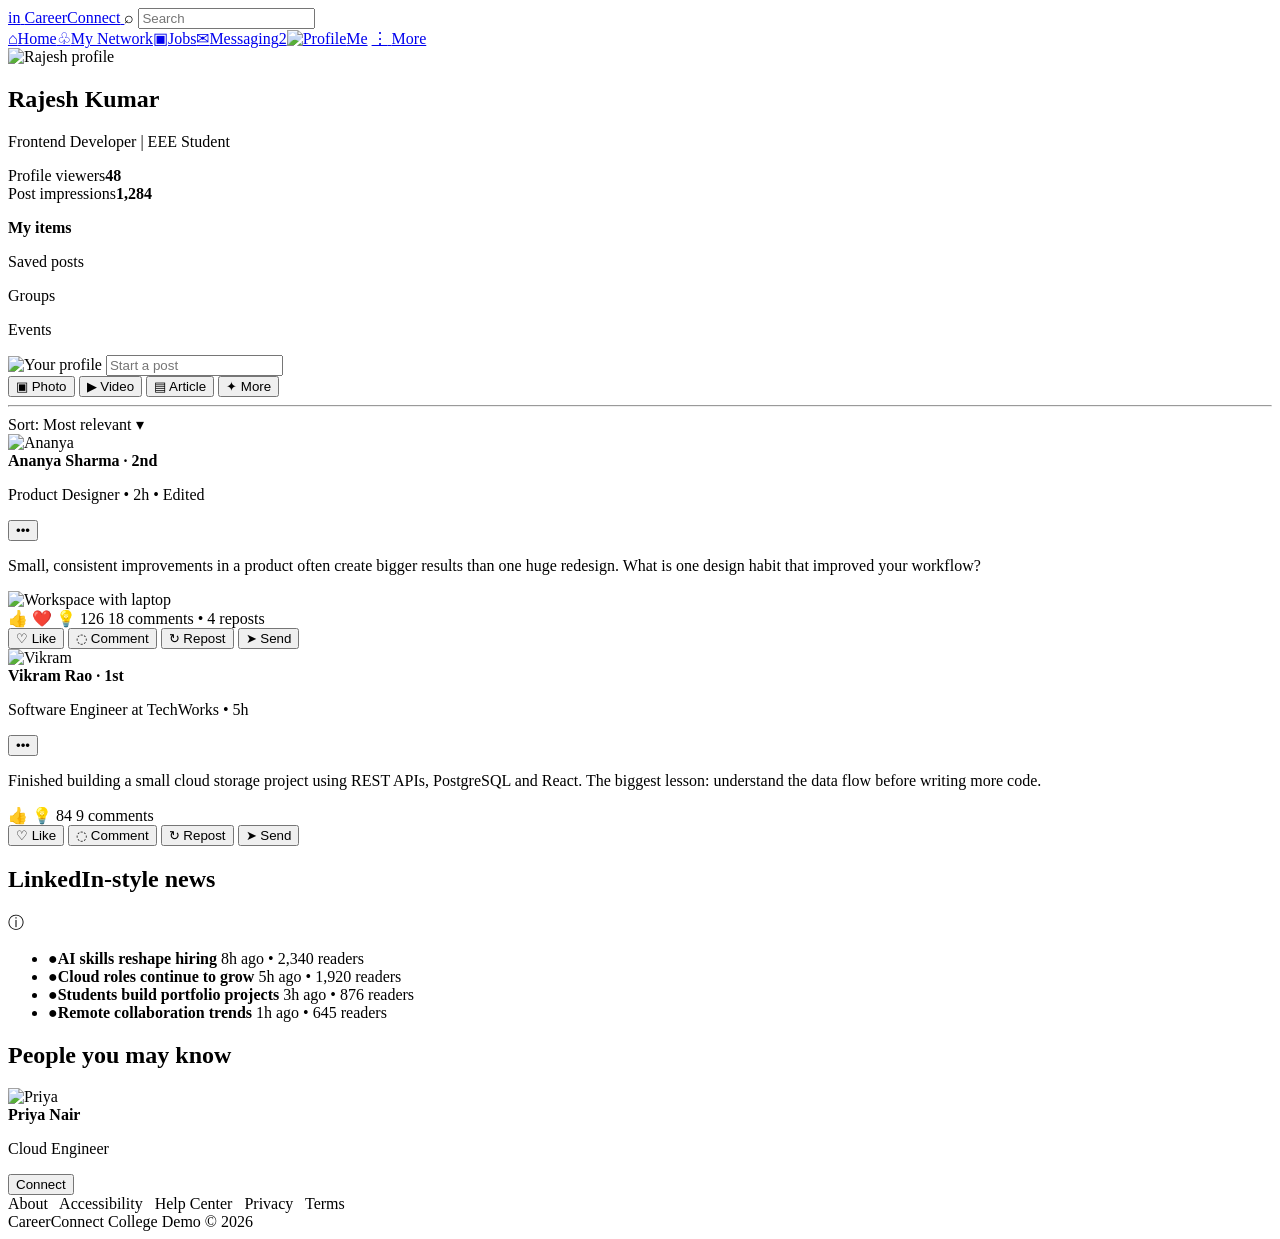
==== index.html @ f573a7a6 "Add files via upload" ====
<!DOCTYPE html>
<html lang="en">
<head>
    <meta charset="UTF-8">
    <meta name="viewport" content="width=device-width, initial-scale=1.0">
    <title>Home | CareerConnect Demo</title>
    <link rel="stylesheet" href="css/style.css">
</head>
<body>

<header class="site-header">
    <div class="navbar">
        <a class="brand" href="index.html" aria-label="Home">
            <span class="brand-mark">in</span>
            <span class="brand-name">CareerConnect</span>
        </a>

        <!-- Search is intentionally visual only because this project uses no JavaScript. -->
        <label class="search-box">
            <span>⌕</span>
            <input type="search" placeholder="Search" aria-label="Search">
        </label>

        <nav class="main-nav" aria-label="Main navigation">
            <a class="nav-item active" href="index.html"><span class="nav-icon">⌂</span><span>Home</span></a><a class="nav-item" href="network.html"><span class="nav-icon">♧</span><span>My Network</span></a><a class="nav-item" href="jobs.html"><span class="nav-icon">▣</span><span>Jobs</span></a><a class="nav-item" href="messaging.html"><span class="nav-icon">✉</span><span>Messaging</span><span class="nav-badge">2</span></a><a class="nav-item" href="profile.html"><img class="nav-avatar" src="images/profile.jpg" alt="Profile"><span>Me</span></a>
            <a class="nav-item" href="profile.html">
                <span class="nav-icon">⋮</span>
                <span>More</span>
            </a>
        </nav>
    </div>
</header>


<main class="page">
    <div class="three-column">

        <!-- LEFT: mini profile and shortcuts -->
        <aside class="left-sidebar">
            <section class="card profile-mini">
                <div class="profile-mini-cover"></div>
                <div class="profile-mini-content">
                    <img class="profile-mini-avatar" src="images/profile.jpg" alt="Rajesh profile">
                    <h2>Rajesh Kumar</h2>
                    <p>Frontend Developer | EEE Student</p>

                    <div class="profile-stats">
                        <div class="stat-row"><span>Profile viewers</span><strong>48</strong></div>
                        <div class="stat-row"><span>Post impressions</span><strong>1,284</strong></div>
                    </div>
                </div>
            </section>

            <section class="card">
                <div class="card-body">
                    <p class="small"><strong>My items</strong></p>
                    <p class="small muted mt-12">Saved posts</p>
                    <p class="small muted mt-12">Groups</p>
                    <p class="small muted mt-12">Events</p>
                </div>
            </section>
        </aside>

        <!-- CENTER: feed -->
        <section class="feed">

            <section class="card create-post">
                <div class="create-top">
                    <img class="avatar" src="images/profile.jpg" alt="Your profile">
                    <input class="post-input" type="text" placeholder="Start a post" aria-label="Start a post">
                </div>
                <div class="post-actions">
                    <button class="post-action" type="button">▣ Photo</button>
                    <button class="post-action" type="button">▶ Video</button>
                    <button class="post-action" type="button">▤ Article</button>
                    <button class="post-action" type="button">✦ More</button>
                </div>
            </section>

            <div class="flex align-center gap-12 mt-16 mb-12">
                <hr class="divider" style="flex:1">
                <span class="tiny muted">Sort: Most relevant ▾</span>
            </div>

            <article class="card post">
                <header class="post-header">
                    <img class="avatar" src="images/profile-2.jpg" alt="Ananya">
                    <div class="post-author">
                        <strong>Ananya Sharma · 2nd</strong>
                        <p>Product Designer • 2h • Edited</p>
                    </div>
                    <button class="post-menu" type="button" aria-label="More options">•••</button>
                </header>
                <div class="post-content">
                    <p>Small, consistent improvements in a product often create bigger results than one huge redesign. What is one design habit that improved your workflow?</p>
                </div>
                <img class="post-image" src="images/post-image.jpg" alt="Workspace with laptop">
                <div class="engagement">
                    <span>👍 ❤️ 💡 126</span>
                    <span>18 comments • 4 reposts</span>
                </div>
                <div class="reaction-buttons">
                    <button class="reaction-btn" type="button">♡ Like</button>
                    <button class="reaction-btn" type="button">◌ Comment</button>
                    <button class="reaction-btn" type="button">↻ Repost</button>
                    <button class="reaction-btn" type="button">➤ Send</button>
                </div>
            </article>

            <article class="card post">
                <header class="post-header">
                    <img class="avatar" src="images/profile-3.jpg" alt="Vikram">
                    <div class="post-author">
                        <strong>Vikram Rao · 1st</strong>
                        <p>Software Engineer at TechWorks • 5h</p>
                    </div>
                    <button class="post-menu" type="button">•••</button>
                </header>
                <div class="post-content">
                    <p>Finished building a small cloud storage project using REST APIs, PostgreSQL and React. The biggest lesson: understand the data flow before writing more code.</p>
                </div>
                <div class="engagement">
                    <span>👍 💡 84</span>
                    <span>9 comments</span>
                </div>
                <div class="reaction-buttons">
                    <button class="reaction-btn" type="button">♡ Like</button>
                    <button class="reaction-btn" type="button">◌ Comment</button>
                    <button class="reaction-btn" type="button">↻ Repost</button>
                    <button class="reaction-btn" type="button">➤ Send</button>
                </div>
            </article>
        </section>

        <!-- RIGHT: news -->
        <aside class="right-sidebar">
            <section class="card">
                <div class="card-header">
                    <div class="flex justify-between">
                        <h2 class="section-title">LinkedIn-style news</h2>
                        <span>ⓘ</span>
                    </div>
                </div>
                <div class="card-body">
                    <ul class="sidebar-list">
                        <li class="news-item"><span class="news-dot">●</span><span><strong>AI skills reshape hiring</strong><span class="muted"> 8h ago • 2,340 readers</span></span></li>
                        <li class="news-item"><span class="news-dot">●</span><span><strong>Cloud roles continue to grow</strong><span class="muted"> 5h ago • 1,920 readers</span></span></li>
                        <li class="news-item"><span class="news-dot">●</span><span><strong>Students build portfolio projects</strong><span class="muted"> 3h ago • 876 readers</span></span></li>
                        <li class="news-item"><span class="news-dot">●</span><span><strong>Remote collaboration trends</strong><span class="muted"> 1h ago • 645 readers</span></span></li>
                    </ul>
                </div>
            </section>

            <section class="card">
                <div class="card-body">
                    <h2 class="section-title">People you may know</h2>
                    <div class="flex align-center gap-8 mt-16">
                        <img class="avatar small-avatar" src="images/profile-4.jpg" alt="Priya">
                        <div><strong class="small">Priya Nair</strong><p class="tiny muted">Cloud Engineer</p></div>
                    </div>
                    <button class="btn full mt-12" type="button">Connect</button>
                </div>
            </section>

            
<footer class="footer-links">
    <div>About &nbsp; Accessibility &nbsp; Help Center &nbsp; Privacy &nbsp; Terms</div>
    <div>CareerConnect College Demo © 2026</div>
</footer>

        </aside>
    </div>
</main>
</body>
</html>
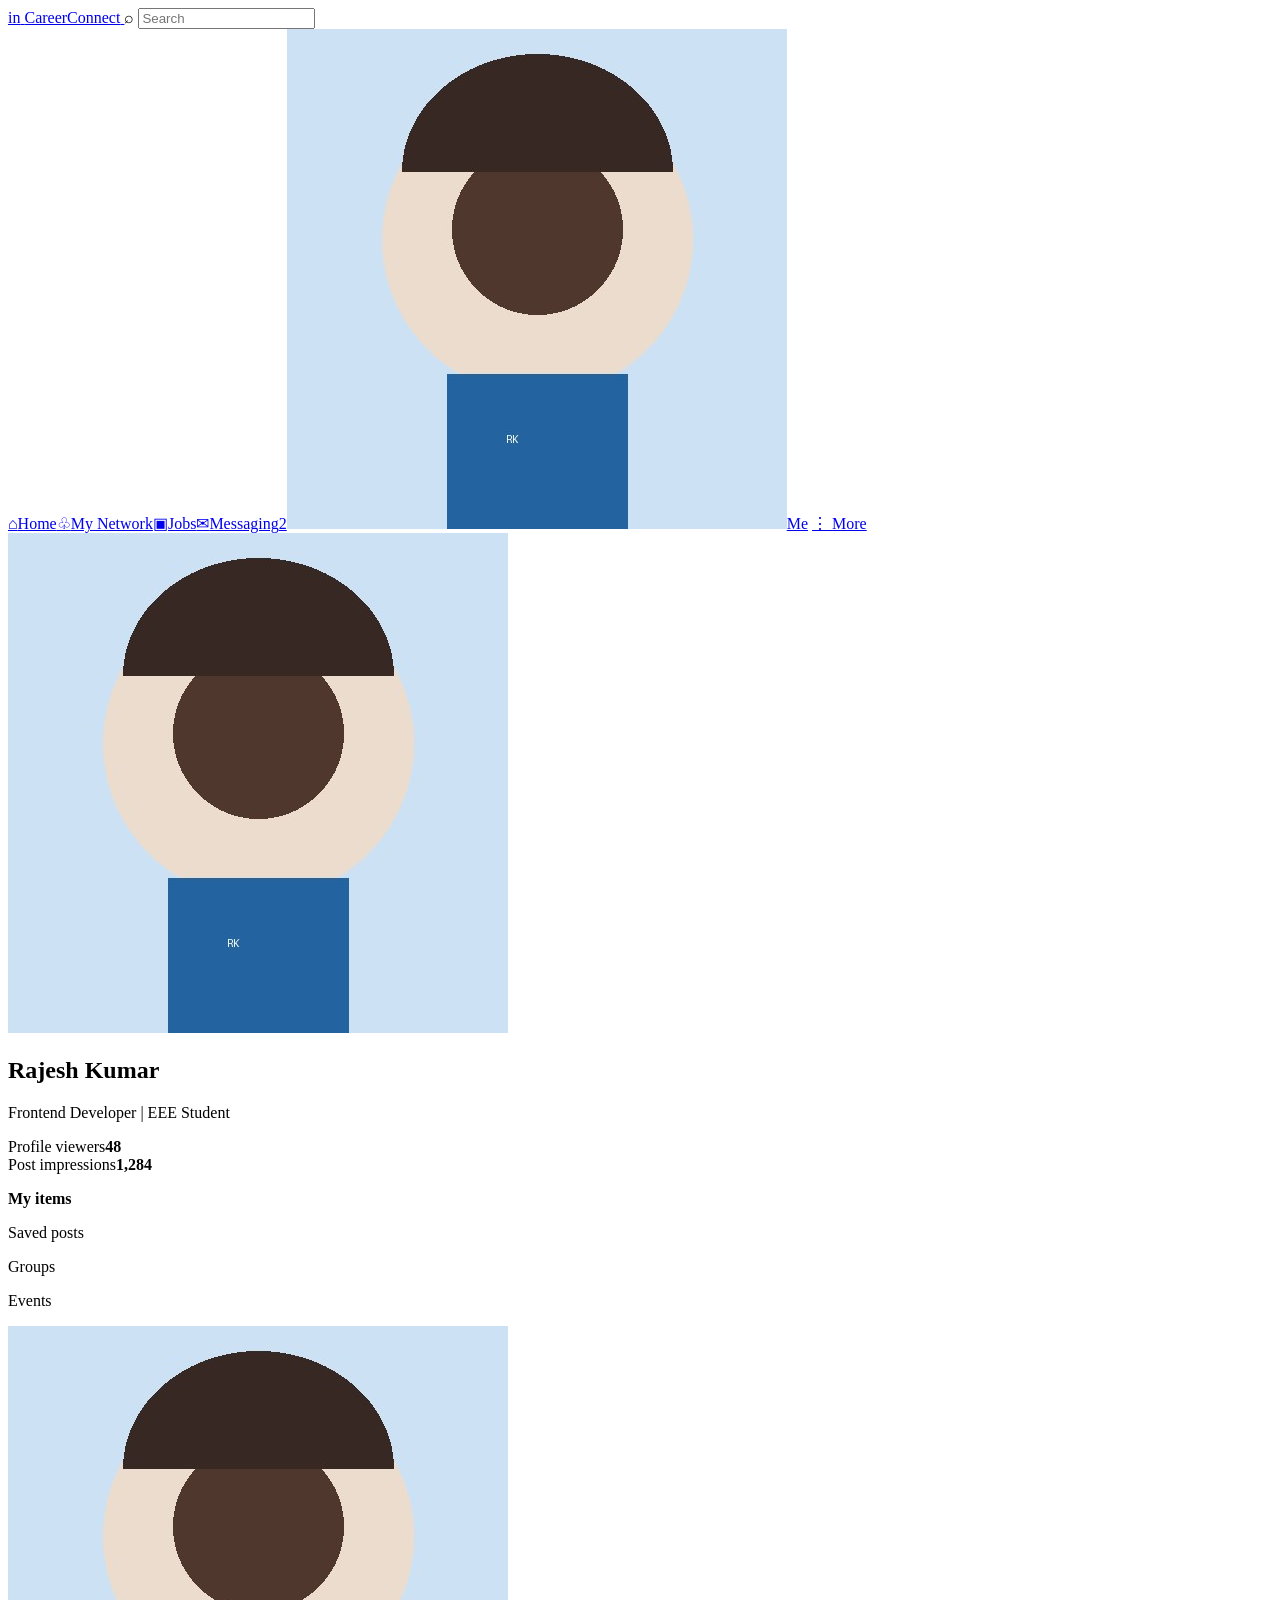
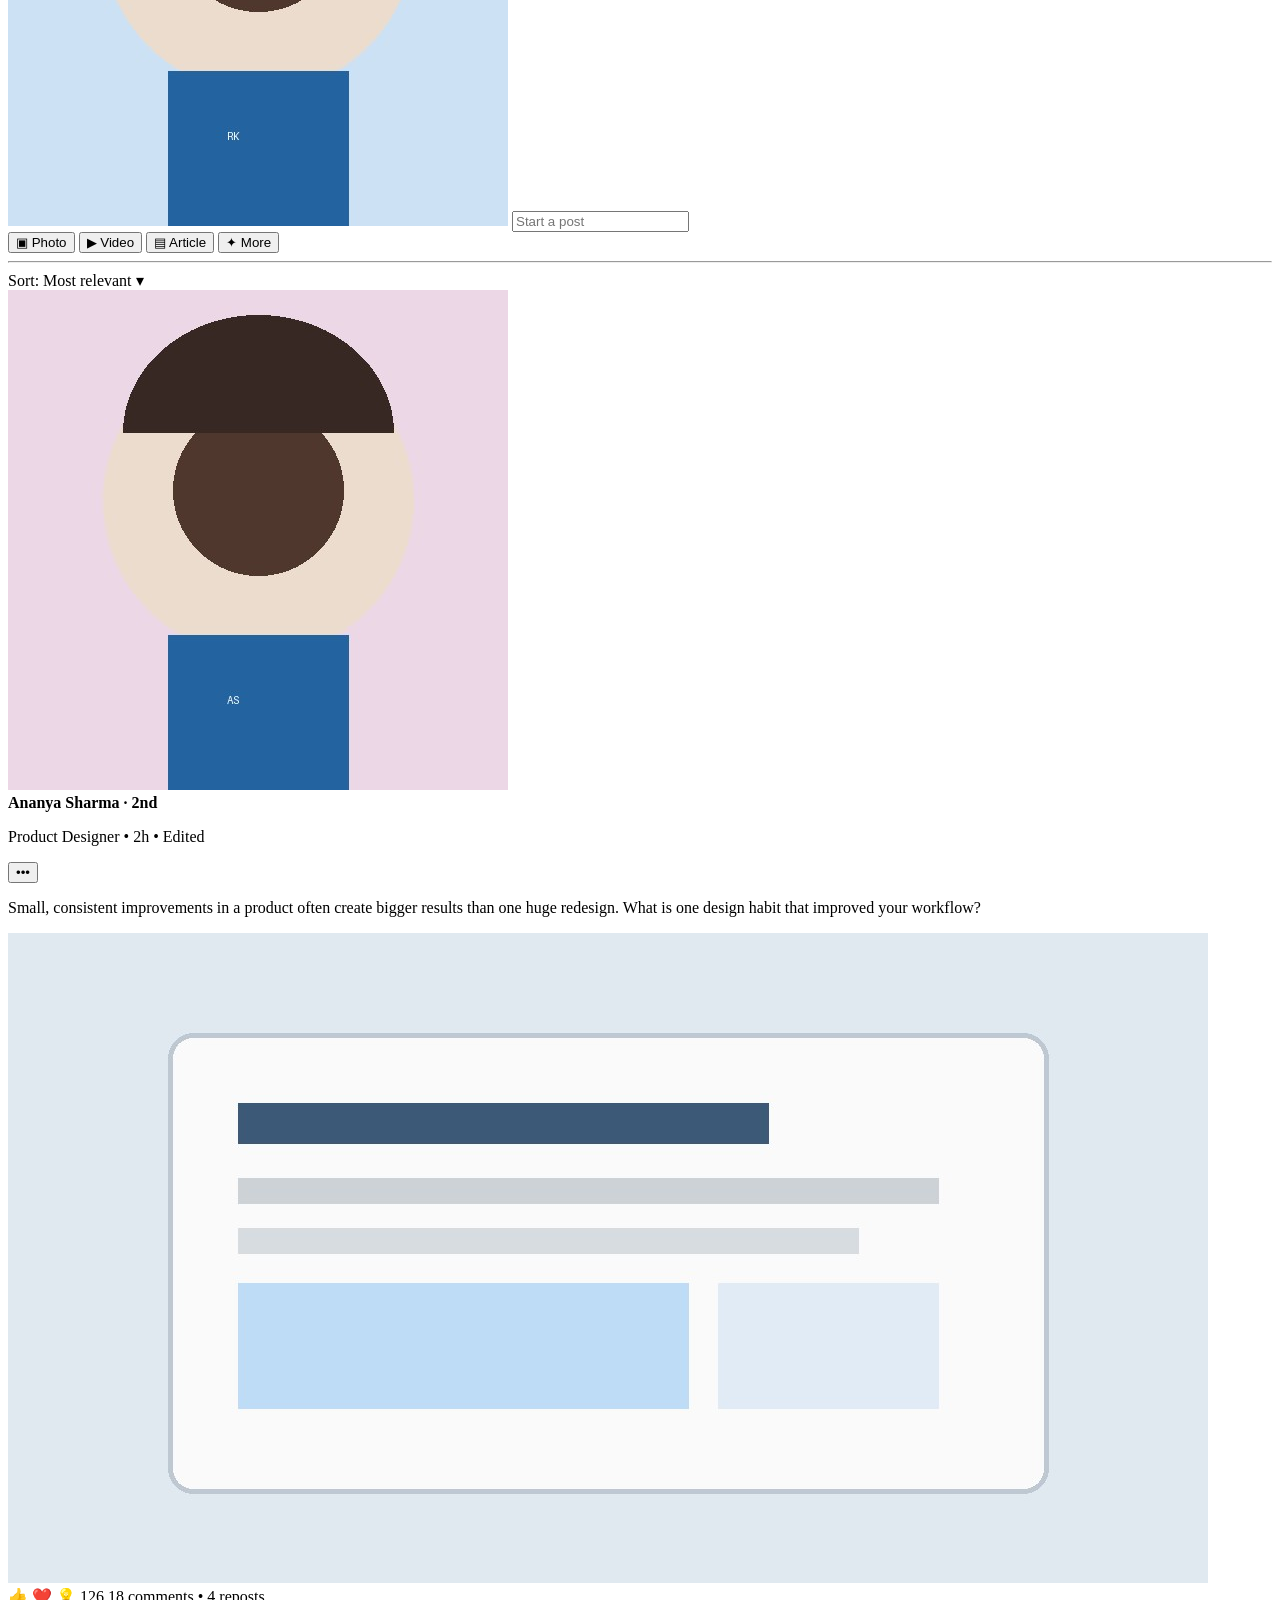
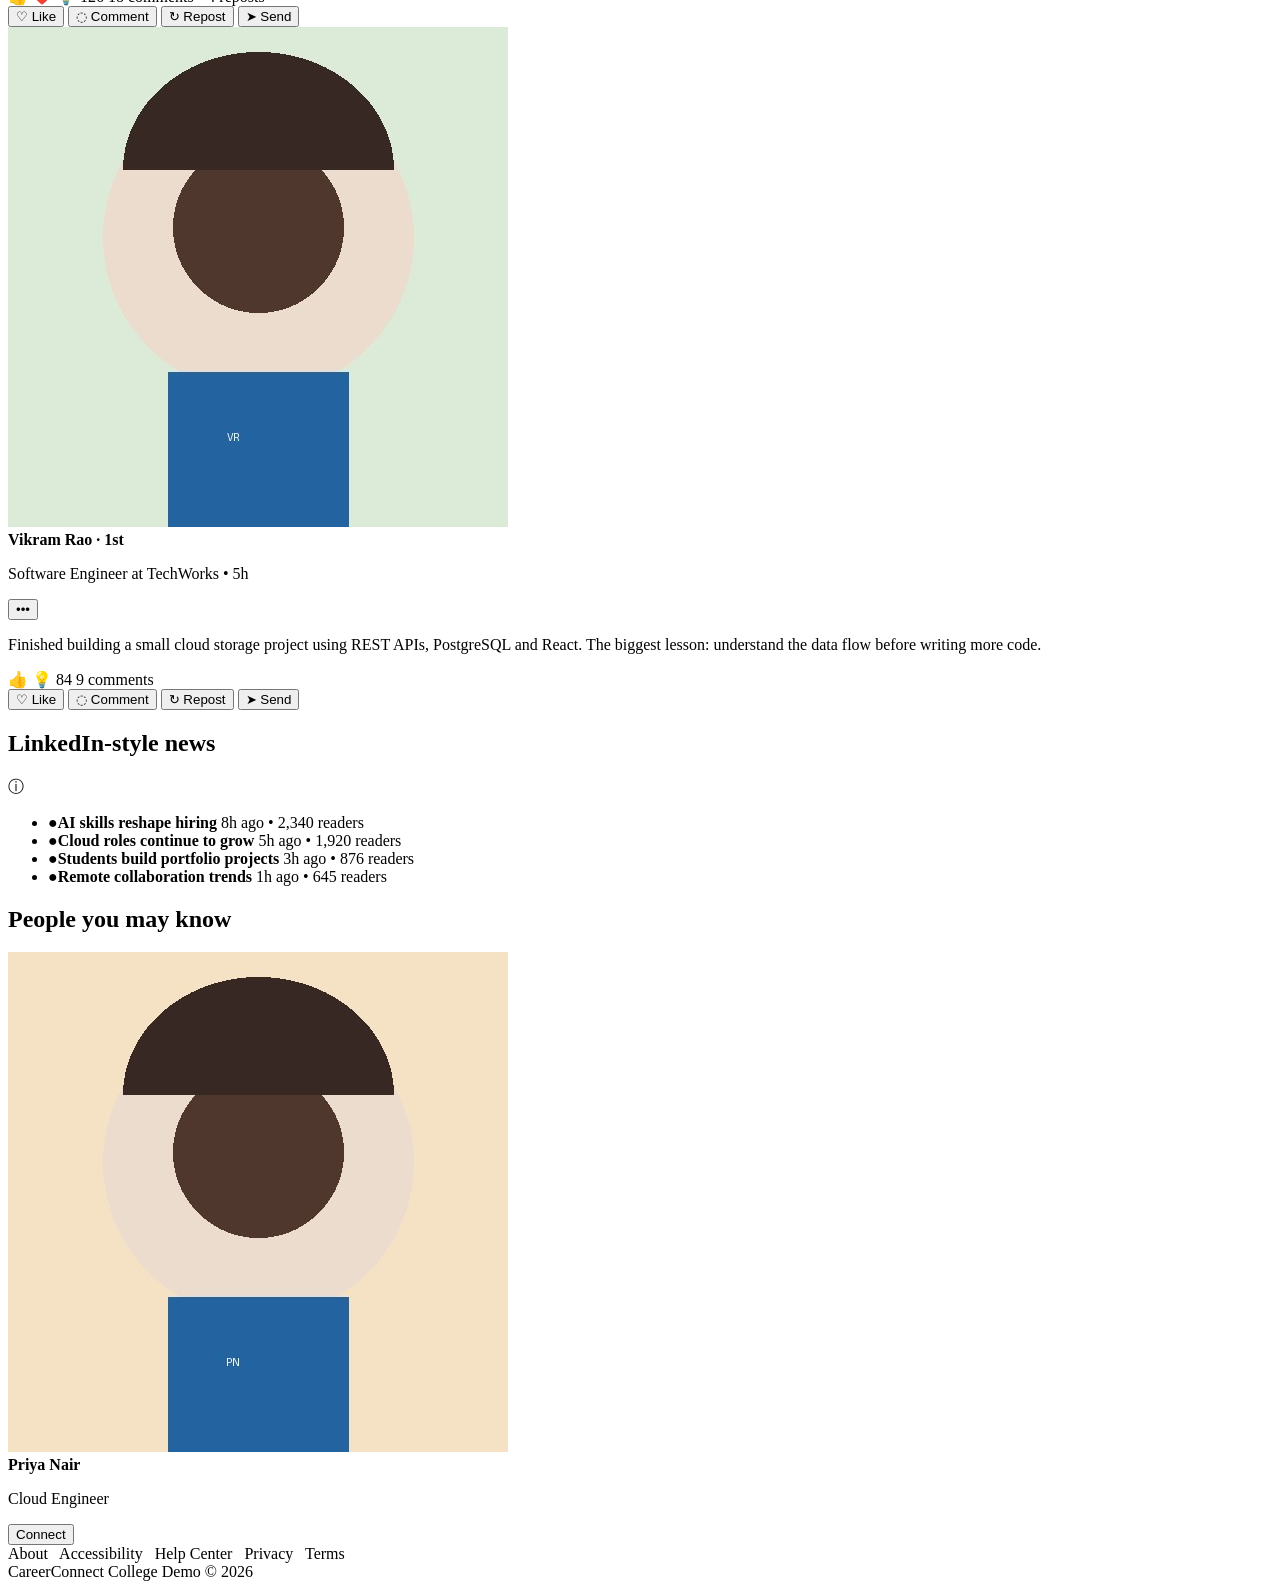
==== commit 6a88d551: "Update index.html" ====
--- a/index.html
+++ b/index.html
@@ -22,7 +22,7 @@
         </label>
 
         <nav class="main-nav" aria-label="Main navigation">
-            <a class="nav-item active" href="index.html"><span class="nav-icon">⌂</span><span>Home</span></a><a class="nav-item" href="network.html"><span class="nav-icon">♧</span><span>My Network</span></a><a class="nav-item" href="jobs.html"><span class="nav-icon">▣</span><span>Jobs</span></a><a class="nav-item" href="messaging.html"><span class="nav-icon">✉</span><span>Messaging</span><span class="nav-badge">2</span></a><a class="nav-item" href="profile.html"><img class="nav-avatar" src="images/profile.jpg" alt="Profile"><span>Me</span></a>
+            <a class="nav-item active" href="index.html"><span class="nav-icon">⌂</span><span>Home</span></a><a class="nav-item" href="network.html"><span class="nav-icon">♧</span><span>My Network</span></a><a class="nav-item" href="jobs.html"><span class="nav-icon">▣</span><span>Jobs</span></a><a class="nav-item" href="messaging.html"><span class="nav-icon">✉</span><span>Messaging</span><span class="nav-badge">2</span></a><a class="nav-item" href="profile.html"><img class="nav-avatar" src="profile.jpg" alt="Profile"><span>Me</span></a>
             <a class="nav-item" href="profile.html">
                 <span class="nav-icon">⋮</span>
                 <span>More</span>
@@ -40,7 +40,7 @@
             <section class="card profile-mini">
                 <div class="profile-mini-cover"></div>
                 <div class="profile-mini-content">
-                    <img class="profile-mini-avatar" src="images/profile.jpg" alt="Rajesh profile">
+                    <img class="profile-mini-avatar" src="profile.jpg" alt="Rajesh profile">
                     <h2>Rajesh Kumar</h2>
                     <p>Frontend Developer | EEE Student</p>
 
@@ -66,7 +66,7 @@
 
             <section class="card create-post">
                 <div class="create-top">
-                    <img class="avatar" src="images/profile.jpg" alt="Your profile">
+                    <img class="avatar" src="profile.jpg" alt="Your profile">
                     <input class="post-input" type="text" placeholder="Start a post" aria-label="Start a post">
                 </div>
                 <div class="post-actions">
@@ -84,7 +84,7 @@
 
             <article class="card post">
                 <header class="post-header">
-                    <img class="avatar" src="images/profile-2.jpg" alt="Ananya">
+                    <img class="avatar" src="profile-2.jpg" alt="Ananya">
                     <div class="post-author">
                         <strong>Ananya Sharma · 2nd</strong>
                         <p>Product Designer • 2h • Edited</p>
@@ -94,7 +94,7 @@
                 <div class="post-content">
                     <p>Small, consistent improvements in a product often create bigger results than one huge redesign. What is one design habit that improved your workflow?</p>
                 </div>
-                <img class="post-image" src="images/post-image.jpg" alt="Workspace with laptop">
+                <img class="post-image" src="post-image.jpg" alt="Workspace with laptop">
                 <div class="engagement">
                     <span>👍 ❤️ 💡 126</span>
                     <span>18 comments • 4 reposts</span>
@@ -109,7 +109,7 @@
 
             <article class="card post">
                 <header class="post-header">
-                    <img class="avatar" src="images/profile-3.jpg" alt="Vikram">
+                    <img class="avatar" src="profile-3.jpg" alt="Vikram">
                     <div class="post-author">
                         <strong>Vikram Rao · 1st</strong>
                         <p>Software Engineer at TechWorks • 5h</p>
@@ -155,7 +155,7 @@
                 <div class="card-body">
                     <h2 class="section-title">People you may know</h2>
                     <div class="flex align-center gap-8 mt-16">
-                        <img class="avatar small-avatar" src="images/profile-4.jpg" alt="Priya">
+                        <img class="avatar small-avatar" src="profile-4.jpg" alt="Priya">
                         <div><strong class="small">Priya Nair</strong><p class="tiny muted">Cloud Engineer</p></div>
                     </div>
                     <button class="btn full mt-12" type="button">Connect</button>
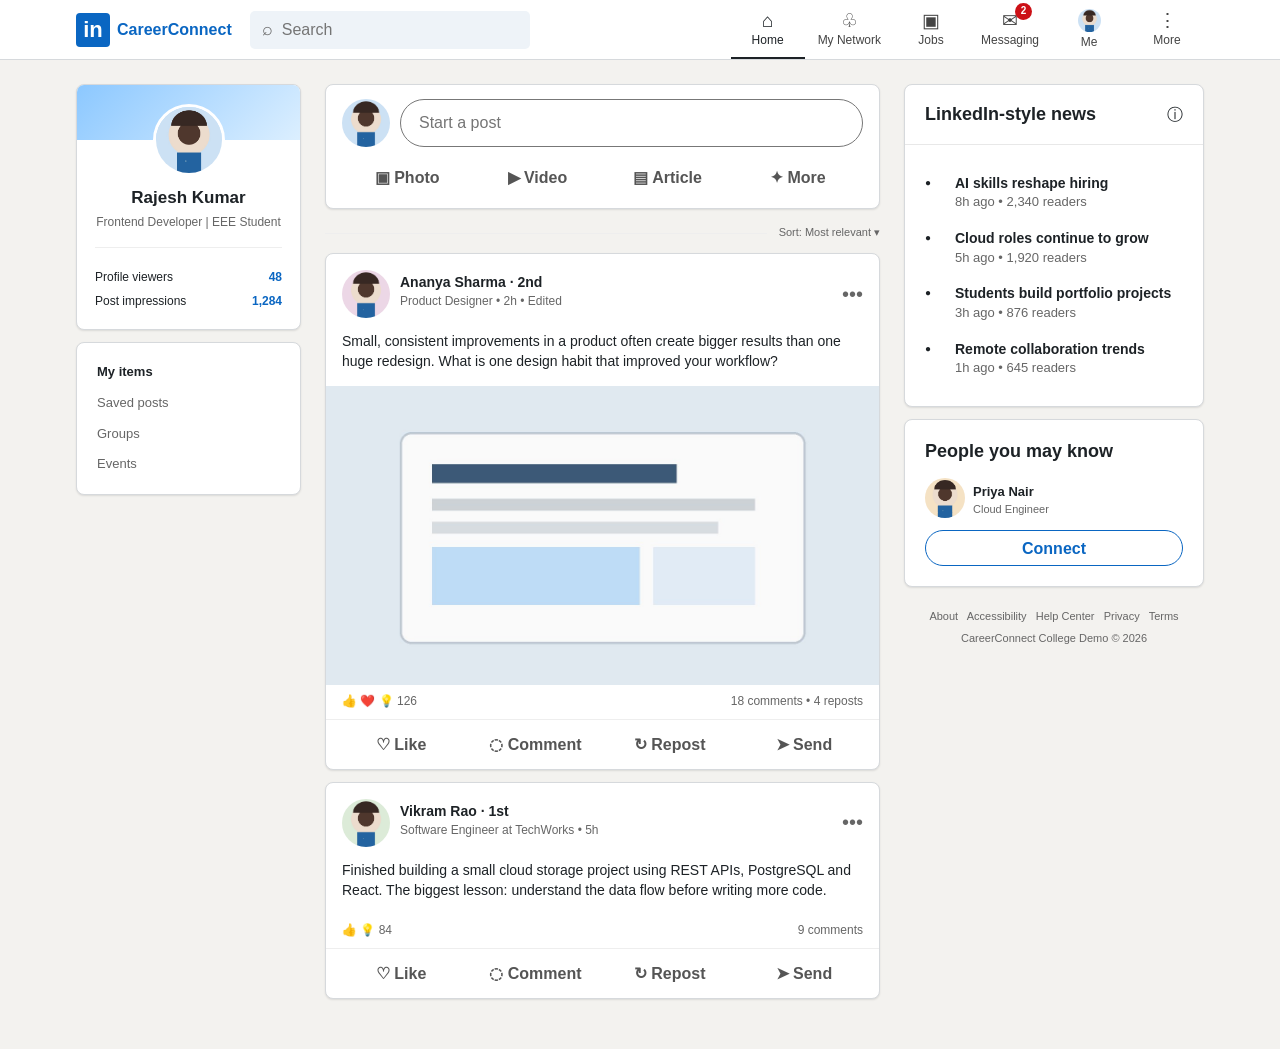
==== commit ee840928: "Fix stylesheet link path in index.html" ====
--- a/index.html
+++ b/index.html
@@ -4,7 +4,7 @@
     <meta charset="UTF-8">
     <meta name="viewport" content="width=device-width, initial-scale=1.0">
     <title>Home | CareerConnect Demo</title>
-    <link rel="stylesheet" href="css/style.css">
+    <link rel="stylesheet" href="style.css">
 </head>
 <body>
 
--- a/style.css
+++ b/style.css
@@ -0,0 +1,1158 @@
+
+/* =========================================================
+   LINKEDIN-INSPIRED COLLEGE DEMO
+   Technologies: HTML5 + CSS3 only
+   No JavaScript is used anywhere in this project.
+   ========================================================= */
+
+/* ---------- 1. Reset + global variables ---------- */
+* {
+    margin: 0;
+    padding: 0;
+    box-sizing: border-box;
+}
+
+:root {
+    --blue: #0a66c2;
+    --blue-dark: #004182;
+    --blue-light: #e8f3ff;
+    --text: #1d2226;
+    --muted: #666666;
+    --border: #d6d9dc;
+    --bg: #f3f2ef;
+    --white: #ffffff;
+    --green: #057642;
+    --gold: #915907;
+    --shadow: 0 1px 2px rgba(0, 0, 0, 0.10);
+    --radius: 8px;
+}
+
+html {
+    scroll-behavior: smooth;
+}
+
+body {
+    font-family: Arial, Helvetica, sans-serif;
+    color: var(--text);
+    background: var(--bg);
+    line-height: 1.45;
+}
+
+a {
+    color: inherit;
+    text-decoration: none;
+}
+
+button,
+input {
+    font: inherit;
+}
+
+button {
+    cursor: pointer;
+}
+
+img {
+    max-width: 100%;
+    display: block;
+}
+
+/* ---------- 2. Shared top navigation ---------- */
+.site-header {
+    position: sticky;
+    top: 0;
+    z-index: 100;
+    height: 60px;
+    background: var(--white);
+    border-bottom: 1px solid var(--border);
+}
+
+.navbar {
+    width: min(1128px, calc(100% - 32px));
+    height: 100%;
+    margin: 0 auto;
+    display: flex;
+    align-items: center;
+    gap: 18px;
+}
+
+.brand {
+    display: flex;
+    align-items: center;
+    gap: 7px;
+    flex-shrink: 0;
+}
+
+.brand-mark {
+    width: 34px;
+    height: 34px;
+    border-radius: 4px;
+    display: grid;
+    place-items: center;
+    background: var(--blue);
+    color: white;
+    font-size: 22px;
+    font-weight: 800;
+}
+
+.brand-name {
+    font-size: 16px;
+    font-weight: 700;
+    color: var(--blue);
+}
+
+.search-box {
+    width: 280px;
+    height: 38px;
+    display: flex;
+    align-items: center;
+    gap: 9px;
+    padding: 0 12px;
+    border-radius: 5px;
+    background: #eef3f8;
+    color: var(--muted);
+}
+
+.search-box span {
+    font-size: 18px;
+}
+
+.search-box input {
+    width: 100%;
+    border: 0;
+    outline: 0;
+    background: transparent;
+    color: var(--text);
+}
+
+.main-nav {
+    margin-left: auto;
+    height: 100%;
+    display: flex;
+    align-items: stretch;
+    gap: 4px;
+}
+
+.nav-item {
+    min-width: 74px;
+    padding: 7px 9px 4px;
+    display: flex;
+    flex-direction: column;
+    justify-content: center;
+    align-items: center;
+    gap: 2px;
+    position: relative;
+    color: #444;
+    font-size: 12px;
+    border-bottom: 2px solid transparent;
+}
+
+.nav-item:hover,
+.nav-item.active {
+    color: var(--text);
+}
+
+.nav-item.active {
+    border-bottom-color: var(--text);
+}
+
+.nav-icon {
+    font-size: 19px;
+    line-height: 1;
+}
+
+.nav-avatar {
+    width: 23px;
+    height: 23px;
+    border-radius: 50%;
+    object-fit: cover;
+}
+
+.nav-badge {
+    position: absolute;
+    top: 3px;
+    right: 16px;
+    min-width: 17px;
+    height: 17px;
+    padding: 0 4px;
+    display: grid;
+    place-items: center;
+    border-radius: 9px;
+    background: #cc1016;
+    color: white;
+    font-size: 10px;
+    font-weight: 700;
+}
+
+.premium-link {
+    width: 100px;
+    padding-left: 5px;
+    padding-right: 5px;
+    color: #915907;
+    text-align: center;
+    font-size: 11px;
+    line-height: 1.15;
+}
+
+/* ---------- 3. Shared page layout ---------- */
+.page {
+    width: min(1128px, calc(100% - 32px));
+    margin: 24px auto 50px;
+}
+
+.three-column {
+    display: grid;
+    grid-template-columns: 225px minmax(0, 1fr) 300px;
+    gap: 24px;
+    align-items: start;
+}
+
+.two-column {
+    display: grid;
+    grid-template-columns: 225px minmax(0, 1fr);
+    gap: 24px;
+    align-items: start;
+}
+
+.card {
+    background: var(--white);
+    border: 1px solid var(--border);
+    border-radius: var(--radius);
+    box-shadow: var(--shadow);
+}
+
+.card + .card {
+    margin-top: 12px;
+}
+
+.card-header {
+    padding: 18px 20px;
+    border-bottom: 1px solid #e8e8e8;
+}
+
+.card-body {
+    padding: 20px;
+}
+
+.section-title {
+    font-size: 18px;
+    line-height: 1.25;
+}
+
+.muted {
+    color: var(--muted);
+}
+
+.small {
+    font-size: 13px;
+}
+
+.tiny {
+    font-size: 11px;
+}
+
+/* ---------- 4. Buttons ---------- */
+.btn {
+    min-height: 36px;
+    padding: 0 17px;
+    border: 1px solid var(--blue);
+    border-radius: 20px;
+    background: white;
+    color: var(--blue);
+    font-weight: 700;
+    display: inline-flex;
+    align-items: center;
+    justify-content: center;
+    gap: 6px;
+}
+
+.btn:hover {
+    background: var(--blue-light);
+}
+
+.btn.primary {
+    background: var(--blue);
+    color: white;
+}
+
+.btn.primary:hover {
+    background: var(--blue-dark);
+}
+
+.btn.dark {
+    border-color: #333;
+    color: #333;
+}
+
+.btn.light {
+    border-color: #777;
+    color: #555;
+}
+
+.btn.full {
+    width: 100%;
+}
+
+/* ---------- 5. Avatars ---------- */
+.avatar {
+    width: 48px;
+    height: 48px;
+    border-radius: 50%;
+    object-fit: cover;
+    flex-shrink: 0;
+}
+
+.avatar.small-avatar {
+    width: 40px;
+    height: 40px;
+}
+
+.avatar.large-avatar {
+    width: 72px;
+    height: 72px;
+}
+
+.avatar.xlarge-avatar {
+    width: 112px;
+    height: 112px;
+}
+
+/* ---------- 6. Left profile card ---------- */
+.profile-mini {
+    text-align: center;
+    overflow: hidden;
+}
+
+.profile-mini-cover {
+    height: 55px;
+    background: linear-gradient(135deg, #8cc8ff, #dcefff);
+}
+
+.profile-mini-content {
+    padding: 0 18px 18px;
+}
+
+.profile-mini-avatar {
+    width: 72px;
+    height: 72px;
+    margin: -36px auto 10px;
+    position: relative;
+    border: 3px solid white;
+    border-radius: 50%;
+    object-fit: cover;
+}
+
+.profile-mini h2 {
+    font-size: 17px;
+    margin-bottom: 3px;
+}
+
+.profile-mini p {
+    color: var(--muted);
+    font-size: 12px;
+}
+
+.profile-stats {
+    margin-top: 16px;
+    padding-top: 14px;
+    border-top: 1px solid #eee;
+    text-align: left;
+}
+
+.stat-row {
+    display: flex;
+    justify-content: space-between;
+    gap: 10px;
+    margin-top: 7px;
+    font-size: 12px;
+}
+
+.stat-row strong {
+    color: var(--blue);
+}
+
+/* ---------- 7. Feed ---------- */
+.create-post {
+    padding: 14px 16px 10px;
+}
+
+.create-top {
+    display: flex;
+    gap: 10px;
+    align-items: center;
+}
+
+.post-input {
+    flex: 1;
+    min-height: 48px;
+    border: 1px solid #777;
+    border-radius: 24px;
+    padding: 0 18px;
+    color: #555;
+    background: white;
+    outline: 0;
+}
+
+.post-actions {
+    margin-top: 10px;
+    display: grid;
+    grid-template-columns: repeat(4, 1fr);
+}
+
+.post-action {
+    border: 0;
+    background: transparent;
+    padding: 9px 5px;
+    color: #555;
+    font-weight: 700;
+}
+
+.post-action:hover {
+    background: #f3f6f8;
+    border-radius: 5px;
+}
+
+.post {
+    overflow: hidden;
+}
+
+.post-header {
+    display: flex;
+    gap: 10px;
+    padding: 16px 16px 8px;
+}
+
+.post-author {
+    flex: 1;
+}
+
+.post-author strong {
+    font-size: 14px;
+}
+
+.post-author p {
+    font-size: 12px;
+    color: var(--muted);
+}
+
+.post-menu {
+    border: 0;
+    background: transparent;
+    font-size: 20px;
+    color: #666;
+}
+
+.post-content {
+    padding: 5px 16px 14px;
+}
+
+.post-content p {
+    font-size: 14px;
+}
+
+.post-image {
+    width: 100%;
+    max-height: 430px;
+    object-fit: cover;
+}
+
+.engagement {
+    padding: 8px 16px;
+    display: flex;
+    justify-content: space-between;
+    color: #666;
+    font-size: 12px;
+    border-bottom: 1px solid #eee;
+}
+
+.reaction-buttons {
+    display: grid;
+    grid-template-columns: repeat(4, 1fr);
+    padding: 3px 8px;
+}
+
+.reaction-btn {
+    border: 0;
+    background: transparent;
+    color: #555;
+    padding: 10px 5px;
+    border-radius: 5px;
+    font-weight: 700;
+}
+
+.reaction-btn:hover {
+    background: #f3f6f8;
+}
+
+/* ---------- 8. Right sidebar ---------- */
+.sidebar-list {
+    list-style: none;
+}
+
+.sidebar-list li {
+    padding: 8px 0;
+    font-size: 13px;
+}
+
+.sidebar-list strong {
+    display: block;
+    font-size: 14px;
+}
+
+.news-item {
+    display: grid;
+    grid-template-columns: 22px 1fr;
+    gap: 8px;
+}
+
+.news-dot {
+    font-size: 10px;
+    padding-top: 3px;
+}
+
+.footer-links {
+    padding: 18px;
+    color: #666;
+    font-size: 11px;
+    line-height: 2;
+    text-align: center;
+}
+
+/* ---------- 9. Network page ---------- */
+.page-heading {
+    margin-bottom: 14px;
+}
+
+.network-layout {
+    display: grid;
+    grid-template-columns: 250px minmax(0, 1fr);
+    gap: 24px;
+}
+
+.network-menu a {
+    display: flex;
+    justify-content: space-between;
+    padding: 12px 16px;
+    color: #444;
+    font-size: 14px;
+}
+
+.network-menu a:hover,
+.network-menu a.active {
+    color: var(--blue);
+    background: var(--blue-light);
+}
+
+.people-grid {
+    display: grid;
+    grid-template-columns: repeat(3, 1fr);
+    gap: 12px;
+}
+
+.person-card {
+    text-align: center;
+    overflow: hidden;
+}
+
+.person-cover {
+    height: 65px;
+    background: linear-gradient(135deg, #d8eaff, #f1f6fb);
+}
+
+.person-card-body {
+    padding: 0 16px 18px;
+}
+
+.person-card .avatar {
+    margin: -34px auto 10px;
+    border: 3px solid white;
+    position: relative;
+}
+
+.person-card h3 {
+    font-size: 15px;
+}
+
+.person-card p {
+    margin: 5px 0 12px;
+    min-height: 38px;
+    color: var(--muted);
+    font-size: 12px;
+}
+
+.invitation {
+    display: flex;
+    gap: 12px;
+    align-items: center;
+    padding: 16px;
+}
+
+.invitation-info {
+    flex: 1;
+}
+
+.invitation-actions {
+    display: flex;
+    gap: 7px;
+}
+
+/* ---------- 10. Jobs page ---------- */
+.jobs-search {
+    display: grid;
+    grid-template-columns: 1.2fr 1fr auto;
+    gap: 10px;
+    margin-bottom: 18px;
+}
+
+.input-control {
+    width: 100%;
+    height: 44px;
+    padding: 0 14px;
+    border: 1px solid #888;
+    border-radius: 4px;
+    background: white;
+    outline: 0;
+}
+
+.job-layout {
+    display: grid;
+    grid-template-columns: 390px minmax(0, 1fr);
+    gap: 16px;
+}
+
+.job-list {
+    max-height: 720px;
+    overflow: hidden;
+}
+
+.job-card {
+    padding: 16px;
+    border-bottom: 1px solid #ddd;
+    position: relative;
+}
+
+.job-card:hover {
+    background: #f8fbff;
+}
+
+.job-card.active {
+    border-left: 4px solid var(--blue);
+    background: #eef6ff;
+}
+
+.job-company-logo {
+    width: 52px;
+    height: 52px;
+    display: grid;
+    place-items: center;
+    background: #f2f2f2;
+    border: 1px solid #ddd;
+    font-weight: 800;
+    font-size: 18px;
+}
+
+.job-row {
+    display: flex;
+    gap: 12px;
+}
+
+.job-info {
+    flex: 1;
+}
+
+.job-title {
+    font-size: 16px;
+    color: var(--blue);
+    font-weight: 700;
+}
+
+.job-company {
+    font-size: 13px;
+    margin-top: 3px;
+}
+
+.job-meta {
+    margin-top: 5px;
+    color: var(--muted);
+    font-size: 12px;
+}
+
+.job-detail {
+    min-height: 650px;
+}
+
+.job-detail-top {
+    padding: 22px;
+    border-bottom: 1px solid #ddd;
+}
+
+.job-detail h1 {
+    font-size: 24px;
+}
+
+.job-detail-section {
+    padding: 20px 22px;
+    border-bottom: 1px solid #eee;
+}
+
+.job-detail-section h2 {
+    font-size: 18px;
+    margin-bottom: 10px;
+}
+
+.job-detail-section ul {
+    padding-left: 20px;
+}
+
+.job-detail-section li {
+    margin-bottom: 7px;
+    font-size: 14px;
+}
+
+/* ---------- 11. Messaging page ---------- */
+.message-shell {
+    height: calc(100vh - 108px);
+    min-height: 600px;
+    display: grid;
+    grid-template-columns: 320px 1fr;
+    overflow: hidden;
+}
+
+.message-sidebar {
+    border-right: 1px solid #ddd;
+    overflow: hidden;
+}
+
+.message-sidebar-header {
+    padding: 18px;
+    border-bottom: 1px solid #ddd;
+}
+
+.message-search {
+    margin-top: 12px;
+    width: 100%;
+    height: 36px;
+    border: 1px solid #888;
+    border-radius: 4px;
+    padding: 0 12px;
+}
+
+.conversation {
+    display: flex;
+    gap: 10px;
+    padding: 14px 16px;
+    border-bottom: 1px solid #eee;
+}
+
+.conversation.active {
+    background: #eef6ff;
+    border-left: 3px solid var(--blue);
+}
+
+.conversation-text {
+    flex: 1;
+    min-width: 0;
+}
+
+.conversation-text strong,
+.conversation-text p {
+    overflow: hidden;
+    white-space: nowrap;
+    text-overflow: ellipsis;
+}
+
+.conversation-text strong {
+    font-size: 14px;
+}
+
+.conversation-text p {
+    color: var(--muted);
+    font-size: 12px;
+}
+
+.message-main {
+    display: grid;
+    grid-template-rows: auto 1fr auto;
+    min-width: 0;
+}
+
+.message-header {
+    padding: 16px 20px;
+    display: flex;
+    align-items: center;
+    gap: 10px;
+    border-bottom: 1px solid #ddd;
+}
+
+.message-header-info {
+    flex: 1;
+}
+
+.message-list {
+    padding: 22px;
+    overflow-y: auto;
+    display: flex;
+    flex-direction: column;
+    gap: 14px;
+}
+
+.bubble {
+    max-width: 70%;
+    padding: 11px 14px;
+    border-radius: 16px;
+    background: #f2f2f2;
+    font-size: 14px;
+}
+
+.bubble.mine {
+    margin-left: auto;
+    background: #dceeff;
+}
+
+.message-time {
+    margin-top: 4px;
+    color: #777;
+    font-size: 10px;
+}
+
+.message-composer {
+    padding: 14px 18px;
+    border-top: 1px solid #ddd;
+}
+
+.composer-box {
+    min-height: 52px;
+    padding: 12px 15px;
+    border: 1px solid #777;
+    border-radius: 5px;
+    color: #777;
+}
+
+/* ---------- 12. Profile page ---------- */
+.profile-cover {
+    height: 230px;
+    background-image: url("../images/cover.jpg");
+    background-size: cover;
+    background-position: center;
+    position: relative;
+}
+
+.profile-main {
+    padding: 0 28px 26px;
+}
+
+.profile-photo-wrap {
+    margin-top: -70px;
+    position: relative;
+    z-index: 2;
+}
+
+.profile-photo {
+    width: 140px;
+    height: 140px;
+    border-radius: 50%;
+    object-fit: cover;
+    border: 5px solid white;
+}
+
+.profile-header-content {
+    display: flex;
+    justify-content: space-between;
+    gap: 25px;
+    align-items: flex-start;
+}
+
+.profile-info {
+    padding-top: 8px;
+    flex: 1;
+}
+
+.profile-info h1 {
+    font-size: 28px;
+}
+
+.profile-headline {
+    margin-top: 5px;
+    font-size: 16px;
+}
+
+.profile-location {
+    margin-top: 5px;
+    color: var(--muted);
+    font-size: 13px;
+}
+
+.profile-actions {
+    display: flex;
+    gap: 8px;
+    padding-top: 16px;
+}
+
+.profile-section {
+    padding: 22px 26px;
+}
+
+.profile-section h2 {
+    font-size: 20px;
+    margin-bottom: 13px;
+}
+
+.about-text {
+    max-width: 850px;
+    font-size: 14px;
+}
+
+.skill-list {
+    display: flex;
+    flex-wrap: wrap;
+    gap: 8px;
+}
+
+.skill {
+    padding: 8px 13px;
+    border-radius: 18px;
+    border: 1px solid #aaa;
+    font-size: 13px;
+    background: white;
+}
+
+.experience-item,
+.education-item {
+    display: flex;
+    gap: 14px;
+    padding: 17px 0;
+    border-top: 1px solid #eee;
+}
+
+.company-icon {
+    width: 48px;
+    height: 48px;
+    display: grid;
+    place-items: center;
+    border: 1px solid #ddd;
+    background: #f5f5f5;
+    font-weight: 800;
+}
+
+.experience-item h3,
+.education-item h3 {
+    font-size: 15px;
+}
+
+.experience-item p,
+.education-item p {
+    font-size: 13px;
+    color: var(--muted);
+}
+
+/* ---------- 13. Utility classes ---------- */
+.flex {
+    display: flex;
+}
+
+.align-center {
+    align-items: center;
+}
+
+.justify-between {
+    justify-content: space-between;
+}
+
+.gap-8 {
+    gap: 8px;
+}
+
+.gap-12 {
+    gap: 12px;
+}
+
+.mt-12 {
+    margin-top: 12px;
+}
+
+.mt-16 {
+    margin-top: 16px;
+}
+
+.mb-12 {
+    margin-bottom: 12px;
+}
+
+.text-blue {
+    color: var(--blue);
+}
+
+.divider {
+    border: 0;
+    border-top: 1px solid #eee;
+}
+
+/* ---------- 14. Responsive design ---------- */
+@media (max-width: 1000px) {
+    .three-column {
+        grid-template-columns: 210px minmax(0, 1fr);
+    }
+
+    .right-sidebar {
+        display: none;
+    }
+
+    .search-box {
+        width: 210px;
+    }
+
+    .premium-link {
+        display: none;
+    }
+
+    .people-grid {
+        grid-template-columns: repeat(2, 1fr);
+    }
+
+    .job-layout {
+        grid-template-columns: 320px minmax(0, 1fr);
+    }
+}
+
+@media (max-width: 760px) {
+    .site-header {
+        height: auto;
+    }
+
+    .navbar {
+        min-height: 60px;
+        flex-wrap: wrap;
+        padding: 8px 0;
+        gap: 8px;
+    }
+
+    .search-box {
+        order: 3;
+        width: 100%;
+    }
+
+    .main-nav {
+        margin-left: auto;
+    }
+
+    .nav-item {
+        min-width: 46px;
+    }
+
+    .nav-item span:not(.nav-icon) {
+        display: none;
+    }
+
+    .page {
+        width: min(100% - 20px, 620px);
+        margin-top: 12px;
+    }
+
+    .three-column,
+    .two-column,
+    .network-layout {
+        display: block;
+    }
+
+    .left-sidebar,
+    .network-sidebar {
+        display: none;
+    }
+
+    .card {
+        margin-bottom: 10px;
+    }
+
+    .people-grid {
+        grid-template-columns: 1fr;
+    }
+
+    .jobs-search {
+        grid-template-columns: 1fr;
+    }
+
+    .job-layout {
+        grid-template-columns: 1fr;
+    }
+
+    .job-list {
+        max-height: none;
+    }
+
+    .job-detail {
+        display: none;
+    }
+
+    .message-shell {
+        height: calc(100vh - 96px);
+        min-height: 560px;
+        grid-template-columns: 1fr;
+    }
+
+    .message-sidebar {
+        display: none;
+    }
+
+    .profile-cover {
+        height: 170px;
+    }
+
+    .profile-main {
+        padding-left: 18px;
+        padding-right: 18px;
+    }
+
+    .profile-photo {
+        width: 105px;
+        height: 105px;
+    }
+
+    .profile-photo-wrap {
+        margin-top: -53px;
+    }
+
+    .profile-header-content {
+        display: block;
+    }
+
+    .profile-actions {
+        padding-top: 12px;
+        flex-wrap: wrap;
+    }
+
+    .profile-section {
+        padding: 18px;
+    }
+}
+
+@media (max-width: 480px) {
+    .brand-name {
+        display: none;
+    }
+
+    .navbar {
+        width: calc(100% - 16px);
+    }
+
+    .main-nav {
+        width: 100%;
+        justify-content: space-between;
+    }
+
+    .nav-item {
+        flex: 1;
+    }
+
+    .post-actions,
+    .reaction-buttons {
+        grid-template-columns: repeat(2, 1fr);
+    }
+
+    .post-input {
+        font-size: 13px;
+    }
+
+    .profile-info h1 {
+        font-size: 23px;
+    }
+}
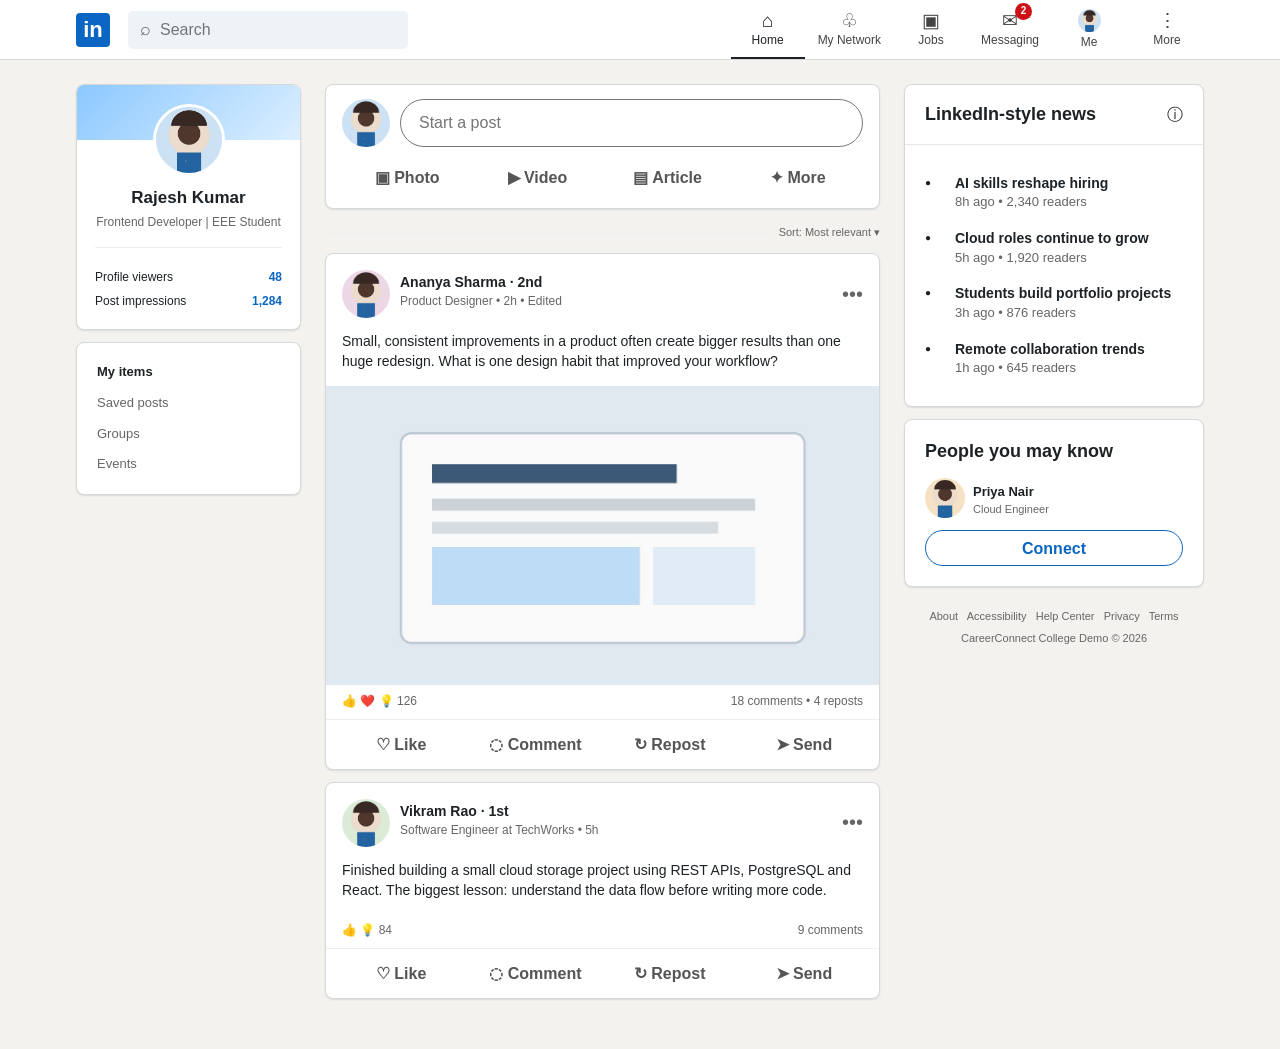
==== commit 9acc9467: "Update index.html" ====
--- a/index.html
+++ b/index.html
@@ -12,7 +12,7 @@
     <div class="navbar">
         <a class="brand" href="index.html" aria-label="Home">
             <span class="brand-mark">in</span>
-            <span class="brand-name">CareerConnect</span>
+            
         </a>
 
         <!-- Search is intentionally visual only because this project uses no JavaScript. -->
